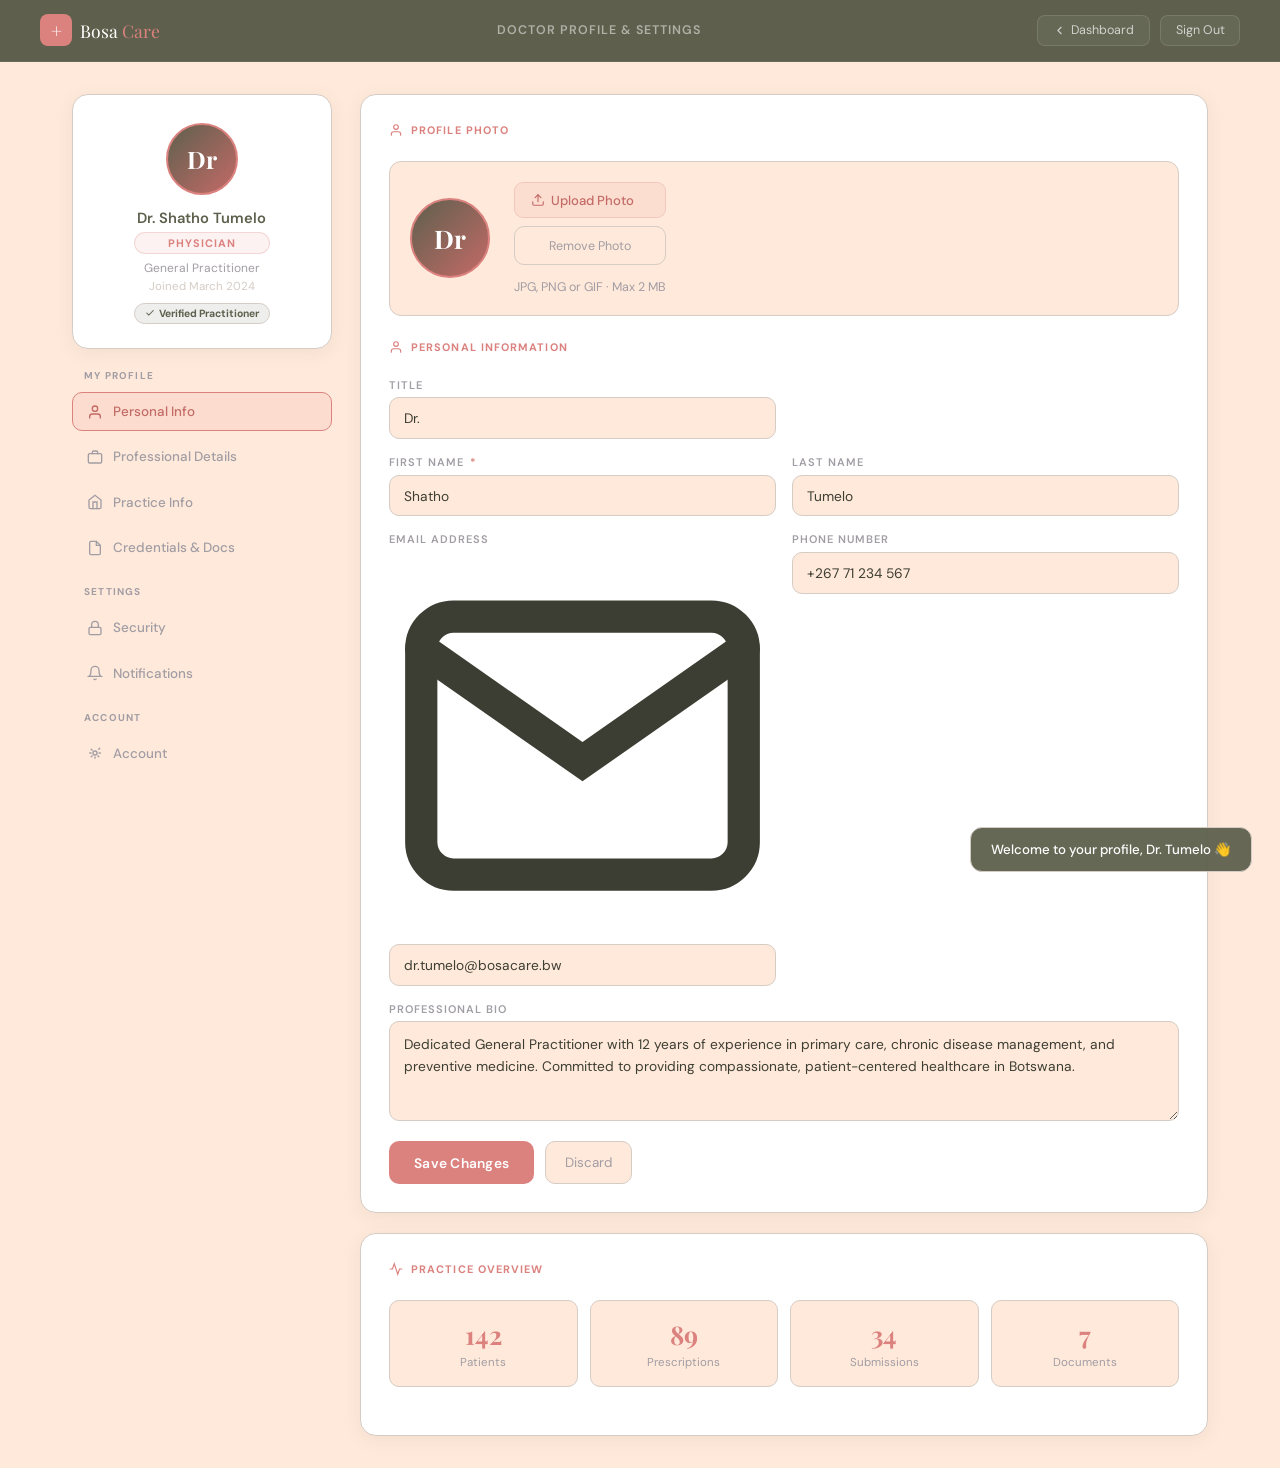
==== doctor-profile.html @ 5392ad8d "Create doctor-profile.html" ====
<!DOCTYPE html>
<html lang="en">
<head>
  <meta charset="UTF-8"/>
  <meta name="viewport" content="width=device-width, initial-scale=1.0"/>
  <title>My Profile | Bosa Care — Doctor</title>
  <link rel="preconnect" href="https://fonts.googleapis.com"/>
  <link href="https://fonts.googleapis.com/css2?family=Playfair+Display:ital,wght@0,700;1,500&family=DM+Sans:opsz,wght@9..40,300;9..40,400;9..40,500;9..40,600&display=swap" rel="stylesheet"/>
  <style>
    *, *::before, *::after { box-sizing: border-box; margin: 0; padding: 0; }

    :root {
      --cream:       #FFE9DA;
      --coral:       #DB827F;
      --coral-dark:  #c46a67;
      --grey:        #D5CCC5;
      --lilac:       #A19DA4;
      --ebony:       #5E604D;
      --white:       #FFFFFF;
      --ink:         #3d3e33;
      --gold:        #fbbf24;
      --radius:      16px;
      --radius-sm:   10px;
      --shadow:      0 4px 18px rgba(94,96,77,0.08);
      --shadow-lift: 0 10px 30px rgba(94,96,77,0.16);
    }

    * { box-sizing: border-box; }
    body {
      background: var(--cream);
      color: var(--ink);
      font-family: 'DM Sans', sans-serif;
      min-height: 100vh;
    }

    /* ===== NAVIGATION ===== */
    nav {
      display: flex; align-items: center; justify-content: space-between;
      padding: 0.9rem 2.5rem;
      background: var(--ebony);
      border-bottom: 1px solid rgba(255,255,255,0.07);
      position: sticky; top: 0; z-index: 100;
    }
    .nav-brand { 
      font-family: 'Playfair Display', serif; 
      font-size: 1.1rem; 
      color: #fff; 
      text-decoration: none; 
      display: flex;
      align-items: center;
      gap: 0.5rem;
    }
    .nav-brand .brand-icon {
      width: 32px; height: 32px;
      background: var(--coral);
      border-radius: 8px;
      display: flex; align-items: center; justify-content: center;
      color: #fff;
      font-size: 1.2rem;
      font-weight: 700;
    }
    .nav-brand span { color: var(--coral); }
    .nav-brand .brand-bosa { color: #fff; }
    .nav-brand .brand-care { color: var(--coral); }
    .nav-center { 
      font-size: 0.78rem; 
      color: rgba(255,255,255,0.5); 
      font-weight: 600; 
      letter-spacing: 0.08em; 
      text-transform: uppercase; 
    }
    .nav-right { display: flex; align-items: center; gap: 0.65rem; }
    .btn-nav {
      padding: 0.4rem 0.9rem; border-radius: 8px; border: 1px solid rgba(255,255,255,0.12);
      background: rgba(255,255,255,0.05); color: rgba(255,255,255,0.7); font-size: 0.78rem;
      font-family: 'DM Sans', sans-serif; cursor: pointer; transition: all 0.18s;
      text-decoration: none; display: inline-flex; align-items: center; gap: 0.35rem;
    }
    .btn-nav:hover { background: rgba(255,255,255,0.1); color: #fff; }

    /* ===== PAGE SHELL ===== */
    .page-shell {
      display: grid; grid-template-columns: 260px 1fr;
      max-width: 1200px; margin: 2rem auto; padding: 0 2rem; gap: 1.75rem; align-items: start;
    }

    /* ===== SIDEBAR ===== */
    .sidebar { position: sticky; top: 80px; display: flex; flex-direction: column; gap: 0.35rem; }
    .sidebar-group-label {
      font-size: 0.62rem; font-weight: 700; text-transform: uppercase;
      letter-spacing: 0.12em; color: var(--lilac);
      padding: 0 0.75rem; margin: 0.75rem 0 0.25rem;
    }
    .nav-item {
      display: flex; align-items: center; gap: 0.65rem;
      padding: 0.65rem 0.85rem; border-radius: 10px;
      font-size: 0.84rem; font-weight: 500; color: var(--lilac);
      cursor: pointer; border: 1px solid transparent; transition: all 0.18s; user-select: none;
    }
    .nav-item svg { width: 16px; height: 16px; flex-shrink: 0; stroke: currentColor; fill: none; stroke-width: 2; }
    .nav-item:hover { background: rgba(219,130,127,0.08); color: var(--ink); border-color: var(--grey); }
    .nav-item.active { background: rgba(219,130,127,0.12); color: var(--coral-dark); border-color: var(--coral); }

    /* ===== AVATAR BLOCK ===== */
    .avatar-block {
      display: flex; flex-direction: column; align-items: center;
      padding: 1.75rem 1rem 1.5rem; text-align: center;
      background: var(--white); border: 1px solid var(--grey);
      border-radius: var(--radius); margin-bottom: 0.5rem;
      box-shadow: var(--shadow);
    }
    .avatar-ring {
      width: 72px; height: 72px; border-radius: 50%;
      background: linear-gradient(135deg, var(--ebony), var(--coral-dark));
      border: 2px solid var(--coral);
      display: flex; align-items: center; justify-content: center;
      font-family: 'Playfair Display', serif; font-size: 1.5rem; font-weight: 700; color: #fff;
      margin-bottom: 0.85rem; position: relative; cursor: pointer; transition: border-color 0.2s; overflow: hidden;
    }
    .avatar-ring:hover { border-color: var(--gold); }
    .avatar-edit-overlay {
      position: absolute; inset: 0; border-radius: 50%;
      background: rgba(0,0,0,0.5); opacity: 0;
      display: flex; align-items: center; justify-content: center;
      transition: opacity 0.2s; font-size: 0.7rem; color: #fff; font-family: 'DM Sans',sans-serif;
    }
    .avatar-ring:hover .avatar-edit-overlay { opacity: 1; }
    .avatar-name { font-size: 0.92rem; font-weight: 600; color: var(--ebony); margin-bottom: 0.25rem; }
    .avatar-role {
      font-size: 0.68rem; font-weight: 700; text-transform: uppercase; letter-spacing: 0.1em;
      color: var(--coral); padding: 0.18rem 0.6rem;
      background: rgba(219,130,127,0.1); border: 1px solid rgba(219,130,127,0.25); border-radius: 100px;
    }
    .avatar-spec { font-size: 0.75rem; color: var(--lilac); margin-top: 0.35rem; }
    .avatar-joined { font-size: 0.72rem; color: var(--grey); margin-top: 0.2rem; }
    .verified-badge {
      display: inline-flex; align-items: center; gap: 0.3rem; margin-top: 0.55rem;
      padding: 0.2rem 0.6rem; border-radius: 100px; font-size: 0.65rem; font-weight: 700;
      background: rgba(94,96,77,0.1); color: var(--ebony); border: 1px solid var(--grey);
    }

    /* ===== MAIN CONTENT ===== */
    .main-col { display: flex; flex-direction: column; gap: 1.25rem; min-width: 0; }
    .panel { display: none; }
    .panel.active { display: flex; flex-direction: column; gap: 1.25rem; }

    .card {
      background: var(--white); border: 1px solid var(--grey);
      border-radius: var(--radius); padding: 1.75rem;
      box-shadow: var(--shadow);
    }
    .card-title {
      font-size: 0.68rem; font-weight: 700; text-transform: uppercase;
      letter-spacing: 0.1em; color: var(--coral);
      display: flex; align-items: center; gap: 0.5rem; margin-bottom: 1.5rem;
    }
    .card-title svg { width: 14px; height: 14px; stroke: var(--coral); fill: none; stroke-width: 2; }
    .card-title-row { display: flex; align-items: center; justify-content: space-between; margin-bottom: 1.5rem; }
    .card-title-row .card-title { margin-bottom: 0; }
    .divider { height: 1px; background: var(--grey); margin: 1.25rem 0; }

    /* ===== FORMS ===== */
    .form-grid { display: grid; grid-template-columns: 1fr 1fr; gap: 1rem; }
    .form-field { display: flex; flex-direction: column; gap: 0.35rem; }
    .form-field.full { grid-column: 1 / -1; }
    .field-label {
      font-size: 0.69rem; font-weight: 600; text-transform: uppercase;
      letter-spacing: 0.09em; color: var(--lilac);
    }
    .field-req { color: var(--coral); margin-left: 2px; }
    .field-hint { font-size: 0.72rem; color: var(--grey); margin-top: 0.2rem; }
    .dash-input, .dash-select, .dash-textarea {
      background: var(--cream); border: 1px solid var(--grey);
      border-radius: 10px; color: var(--ink); font-size: 0.86rem;
      font-family: 'DM Sans', sans-serif; padding: 0.68rem 0.9rem;
      outline: none; transition: border-color 0.2s, background 0.2s; width: 100%;
    }
    .dash-textarea { resize: vertical; min-height: 100px; line-height: 1.6; }
    .dash-input:focus, .dash-select:focus, .dash-textarea:focus {
      border-color: var(--coral); background: rgba(219,130,127,0.04);
    }
    .dash-input::placeholder, .dash-textarea::placeholder { color: var(--grey); }
    .dash-select { appearance: none; cursor: pointer; }
    .dash-select option { background: var(--white); }

    /* ===== BUTTONS ===== */
    .btn-primary {
      padding: 0.72rem 1.5rem; border-radius: 10px;
      background: var(--coral); border: 1px solid rgba(219,130,127,0.3); color: #fff;
      font-size: 0.86rem; font-weight: 600; font-family: 'DM Sans', sans-serif;
      cursor: pointer; transition: all 0.18s; letter-spacing: 0.02em;
    }
    .btn-primary:hover { background: var(--coral-dark); transform: translateY(-1px); box-shadow: 0 6px 18px rgba(219,130,127,0.3); }
    .btn-secondary {
      padding: 0.65rem 1.2rem; border-radius: 10px;
      background: var(--cream); border: 1px solid var(--grey);
      color: var(--lilac); font-size: 0.84rem; font-family: 'DM Sans', sans-serif;
      cursor: pointer; transition: all 0.18s;
    }
    .btn-secondary:hover { background: var(--grey); color: var(--ink); }
    .btn-danger {
      padding: 0.65rem 1.2rem; border-radius: 10px;
      background: rgba(219,130,127,0.1); border: 1px solid rgba(219,130,127,0.25);
      color: var(--coral); font-size: 0.84rem; font-family: 'DM Sans', sans-serif;
      cursor: pointer; transition: all 0.18s;
    }
    .btn-danger:hover { background: rgba(219,130,127,0.18); }
    .btn-row { display: flex; gap: 0.65rem; margin-top: 1.25rem; flex-wrap: wrap; }

    /* ===== STATS ===== */
    .stats-row { display: grid; grid-template-columns: repeat(4, 1fr); gap: 0.75rem; margin-bottom: 1.25rem; }
    .stat-chip { padding: 1rem; border-radius: 10px; background: var(--cream); border: 1px solid var(--grey); text-align: center; }
    .stat-num { font-family: 'Playfair Display', serif; font-size: 1.6rem; color: var(--coral); font-weight: 700; }
    .stat-lbl { font-size: 0.72rem; color: var(--lilac); margin-top: 0.2rem; }

    /* ===== LICENSE STATUS ===== */
    .license-status {
      display: flex; align-items: center; gap: 0.75rem;
      padding: 0.9rem 1rem; border-radius: 10px;
      background: rgba(94,96,77,0.08); border: 1px solid var(--grey);
      margin-bottom: 1.5rem;
    }
    .license-status svg { width: 16px; height: 16px; color: var(--ebony); flex-shrink: 0; }
    .license-status-text { font-size: 0.82rem; color: var(--ebony); font-weight: 600; }
    .license-status-sub { font-size: 0.73rem; color: var(--lilac); margin-top: 0.1rem; }
    .license-expiry-warn {
      background: rgba(219,130,127,0.08); border-color: var(--coral);
    }
    .license-expiry-warn svg, .license-expiry-warn .license-status-text { color: var(--coral); }

    /* ===== DOCUMENTS ===== */
    .doc-upload-zone {
      border: 2px dashed var(--grey); border-radius: 12px;
      padding: 1.5rem; text-align: center; cursor: pointer;
      transition: all 0.2s; background: rgba(219,130,127,0.02); margin-bottom: 1.25rem;
    }
    .doc-upload-zone:hover { border-color: var(--coral); background: rgba(219,130,127,0.05); }
    .doc-upload-zone svg { width: 32px; height: 32px; color: var(--coral); opacity: 0.6; margin-bottom: 0.5rem; }
    .doc-upload-zone p { font-size: 0.82rem; color: var(--lilac); margin-bottom: 0.3rem; }
    .doc-upload-zone small { font-size: 0.72rem; color: var(--grey); }
    #docUploadInput { display: none; }

    .doc-filters { display: flex; gap: 0.5rem; align-items: center; margin-bottom: 1rem; flex-wrap: wrap; }
    .doc-filter-label { font-size: 0.72rem; color: var(--lilac); font-weight: 600; text-transform: uppercase; letter-spacing: 0.07em; }

    .doc-card {
      display: flex; align-items: center; gap: 0.9rem;
      padding: 0.85rem 1rem; border: 1px solid var(--grey);
      border-radius: 10px; background: var(--cream);
      margin-bottom: 0.55rem; transition: border-color 0.18s;
    }
    .doc-card:hover { border-color: var(--coral); }
    .doc-icon { font-size: 1.4rem; flex-shrink: 0; }
    .doc-info { flex: 1; min-width: 0; }
    .doc-name { font-size: 0.86rem; font-weight: 600; color: var(--ink); white-space: nowrap; overflow: hidden; text-overflow: ellipsis; }
    .doc-meta { font-size: 0.73rem; color: var(--lilac); margin-top: 0.15rem; }
    .doc-actions { display: flex; gap: 0.4rem; flex-shrink: 0; }
    .doc-btn {
      width: 30px; height: 30px; border-radius: 7px; border: 1px solid var(--grey);
      background: var(--white); cursor: pointer; display: flex; align-items: center;
      justify-content: center; transition: all 0.18s;
    }
    .doc-btn svg { width: 13px; height: 13px; stroke: currentColor; fill: none; stroke-width: 2; }
    .doc-btn-dl { color: var(--ebony); }
    .doc-btn-dl:hover { background: var(--cream); border-color: var(--coral); }
    .doc-btn-del { color: var(--coral); }
    .doc-btn-del:hover { background: rgba(219,130,127,0.1); border-color: var(--coral); }
    .empty-docs { text-align: center; padding: 2rem 1rem; font-size: 0.83rem; color: var(--grey); line-height: 1.6; }

    /* ===== TOGGLES ===== */
    .toggle-row {
      display: flex; align-items: center; justify-content: space-between;
      padding: 0.9rem 0; border-bottom: 1px solid var(--grey);
    }
    .toggle-row:last-child { border-bottom: none; padding-bottom: 0; }
    .toggle-info .toggle-label { font-size: 0.88rem; font-weight: 500; color: var(--ink); margin-bottom: 0.15rem; }
    .toggle-info .toggle-sub { font-size: 0.76rem; color: var(--lilac); }
    .toggle-switch { position: relative; width: 46px; height: 26px; flex-shrink: 0; cursor: pointer; }
    .toggle-switch input { opacity: 0; width: 0; height: 0; }
    .toggle-track { position: absolute; inset: 0; border-radius: 26px; background: var(--grey); transition: background 0.25s; }
    .toggle-switch input:checked + .toggle-track { background: var(--coral); }
    .toggle-thumb { position: absolute; width: 20px; height: 20px; border-radius: 50%; background: #fff; top: 3px; left: 3px; transition: transform 0.25s; pointer-events: none; }
    .toggle-switch input:checked ~ .toggle-thumb { transform: translateX(20px); }

    /* ===== PASSWORD ===== */
    .pw-wrap { position: relative; }
    .pw-wrap .dash-input { padding-right: 2.75rem; }
    .pw-eye {
      position: absolute; right: 0.85rem; top: 50%; transform: translateY(-50%);
      background: none; border: none; cursor: pointer; color: var(--lilac);
      padding: 0; display: flex; align-items: center; transition: color 0.2s;
    }
    .pw-eye:hover { color: var(--coral); }
    .pw-eye svg { width: 15px; height: 15px; stroke: currentColor; fill: none; stroke-width: 2; }
    .strength-bar { height: 4px; border-radius: 2px; background: var(--grey); margin-top: 0.5rem; overflow: hidden; }
    .strength-fill { height: 100%; border-radius: 2px; transition: width 0.3s, background 0.3s; width: 0%; }
    .strength-text { font-size: 0.72rem; color: var(--grey); margin-top: 0.3rem; }

    /* ===== SESSIONS ===== */
    .session-card {
      display: flex; align-items: center; gap: 1rem; padding: 0.85rem 1rem;
      border: 1px solid var(--grey); border-radius: 10px; background: var(--cream); margin-bottom: 0.6rem;
    }
    .session-icon {
      width: 36px; height: 36px; border-radius: 8px;
      background: rgba(219,130,127,0.1); border: 1px solid rgba(219,130,127,0.15);
      display: flex; align-items: center; justify-content: center; flex-shrink: 0;
    }
    .session-icon svg { width: 16px; height: 16px; color: var(--coral); stroke: currentColor; fill: none; stroke-width: 2; }
    .session-device { font-size: 0.86rem; font-weight: 600; color: var(--ink); }
    .session-meta { font-size: 0.75rem; color: var(--lilac); margin-top: 0.15rem; }
    .session-badge {
      margin-left: auto; font-size: 0.62rem; font-weight: 700; padding: 0.2rem 0.55rem;
      border-radius: 6px; text-transform: uppercase; letter-spacing: 0.06em;
      background: rgba(94,96,77,0.1); color: var(--ebony); flex-shrink: 0;
    }

    /* ===== DANGER ===== */
    .danger-row {
      display: flex; align-items: center; justify-content: space-between;
      padding: 1rem; border: 1px solid var(--grey); border-radius: 10px;
      background: var(--cream); margin-bottom: 0.6rem;
    }
    .danger-info .danger-label { font-size: 0.86rem; font-weight: 600; color: var(--ink); margin-bottom: 0.15rem; }
    .danger-info .danger-sub { font-size: 0.75rem; color: var(--lilac); }

    /* ===== AVAILABILITY ===== */
    .avail-grid { display: grid; grid-template-columns: repeat(7, 1fr); gap: 0.4rem; margin-bottom: 1rem; }
    .avail-day {
      padding: 0.5rem 0.25rem; border-radius: 8px; border: 1px solid var(--grey);
      background: var(--cream); text-align: center; font-size: 0.72rem;
      color: var(--lilac); cursor: pointer; transition: all 0.18s;
    }
    .avail-day.on { background: rgba(219,130,127,0.12); border-color: var(--coral); color: var(--coral-dark); font-weight: 600; }
    .avail-day:hover { border-color: var(--coral); }

    /* ===== TOAST ===== */
    .toast {
      position: fixed; bottom: 1.75rem; right: 1.75rem; z-index: 999;
      padding: 0.8rem 1.25rem; border-radius: 12px; font-size: 0.83rem;
      font-weight: 500; display: flex; align-items: center; gap: 0.6rem;
      opacity: 0; transform: translateY(8px);
      transition: all 0.3s cubic-bezier(0.22,1,0.36,1); pointer-events: none;
    }
    .toast.show { opacity: 1; transform: translateY(0); }
    .toast.success { background: rgba(94,96,77,0.95); border: 1px solid var(--grey); color: #fff; }
    .toast.error { background: rgba(219,130,127,0.95); border: 1px solid var(--coral); color: #fff; }
    .toast.info { background: rgba(94,96,77,0.95); border: 1px solid var(--grey); color: #fff; }

    .section-sub { font-size: 0.78rem; color: var(--lilac); margin-bottom: 1rem; line-height: 1.6; }
    .hidden { display: none !important; }

    /* ===== AVATAR EDIT ===== */
    .avatar-edit-wrap {
      display: flex; align-items: center; gap: 1.5rem;
      padding: 1.25rem; background: var(--cream);
      border: 1px solid var(--grey); border-radius: 12px; margin-bottom: 1.5rem;
    }
    .avatar-preview {
      width: 80px; height: 80px; border-radius: 50%; flex-shrink: 0;
      background: linear-gradient(135deg, var(--ebony), var(--coral-dark));
      border: 2px solid var(--coral);
      display: flex; align-items: center; justify-content: center;
      font-family: 'Playfair Display', serif; font-size: 1.6rem; font-weight: 700;
      color: #fff; overflow: hidden;
    }
    .avatar-edit-actions { display: flex; flex-direction: column; gap: 0.5rem; }
    .avatar-edit-actions p { font-size: 0.78rem; color: var(--lilac); margin-top: 0.35rem; }
    .btn-upload-label {
      display: inline-flex; align-items: center; gap: 0.4rem;
      padding: 0.55rem 1rem; border-radius: 9px;
      background: rgba(219,130,127,0.1); border: 1px solid rgba(219,130,127,0.25);
      color: var(--coral-dark); font-size: 0.82rem; font-family: 'DM Sans', sans-serif;
      cursor: pointer; transition: all 0.18s; font-weight: 500;
    }
    .btn-upload-label:hover { background: rgba(219,130,127,0.18); }
    .btn-upload-label svg { width: 14px; height: 14px; stroke: currentColor; fill: none; stroke-width: 2; }
    #avatarUploadInput { display: none; }

    /* ===== RESPONSIVE ===== */
    @media (max-width: 920px) {
      .page-shell { grid-template-columns: 1fr; }
      .sidebar { position: static; flex-direction: row; flex-wrap: wrap; gap: 0.3rem; }
      .sidebar-group-label { display: none; }
      .avatar-block { flex-direction: row; text-align: left; gap: 1rem; padding: 1rem 1.25rem; }
      .avatar-ring { margin-bottom: 0; flex-shrink: 0; }
      nav { padding: 0.75rem 1rem; }
      .page-shell { padding: 0 1rem; margin: 1rem auto; }
      .stats-row { grid-template-columns: repeat(2, 1fr); }
    }
    @media (max-width: 540px) {
      .form-grid { grid-template-columns: 1fr; }
      .stats-row { grid-template-columns: 1fr 1fr; }
      .avail-grid { grid-template-columns: repeat(4, 1fr); }
    }
  </style>
</head>
<body>

<!-- ===== NAVIGATION ===== -->
<nav>
  <a href="index.html" class="nav-brand">
    <div class="brand-icon">+</div>
    <div>
      <span class="brand-bosa">Bosa</span>
      <span class="brand-care">Care</span>
    </div>
  </a>
  <span class="nav-center">Doctor Profile &amp; Settings</span>
  <div class="nav-right">
    <a href="doctor-dashboard.html" class="btn-nav">
      <svg width="13" height="13" viewBox="0 0 24 24" fill="none" stroke="currentColor" stroke-width="2" stroke-linecap="round"><polyline points="15 18 9 12 15 6"/></svg>
      Dashboard
    </a>
    <button class="btn-nav" onclick="doctorSignOut()">Sign Out</button>
  </div>
</nav>

<div class="page-shell">

  <!-- ===== SIDEBAR ===== -->
  <aside>
    <div class="avatar-block">
      <div class="avatar-ring" id="avatarCircle">
        <span>Dr</span>
        <div class="avatar-edit-overlay">✎ Edit</div>
      </div>
      <div>
        <div class="avatar-name" id="avatarName">Dr. Shatho Tumelo</div>
        <div class="avatar-role">Physician</div>
        <div class="avatar-spec" id="avatarSpec">General Practitioner</div>
        <div class="avatar-joined" id="avatarJoined">Joined March 2024</div>
        <div class="verified-badge">
          <svg width="10" height="10" viewBox="0 0 24 24" fill="none" stroke="currentColor" stroke-width="2.5" stroke-linecap="round"><polyline points="20 6 9 17 4 12"/></svg>
          Verified Practitioner
        </div>
      </div>
    </div>

    <div class="sidebar">
      <div class="sidebar-group-label">My Profile</div>
      <div class="nav-item active" data-panel="profile">
        <svg viewBox="0 0 24 24" fill="none" stroke="currentColor" stroke-width="2" stroke-linecap="round"><path d="M20 21v-2a4 4 0 0 0-4-4H8a4 4 0 0 0-4 4v2"/><circle cx="12" cy="7" r="4"/></svg>
        Personal Info
      </div>
      <div class="nav-item" data-panel="professional">
        <svg viewBox="0 0 24 24" fill="none" stroke="currentColor" stroke-width="2" stroke-linecap="round"><rect x="2" y="7" width="20" height="14" rx="2"/><path d="M16 7V5a2 2 0 0 0-2-2h-4a2 2 0 0 0-2 2v2"/></svg>
        Professional Details
      </div>
      <div class="nav-item" data-panel="practice">
        <svg viewBox="0 0 24 24" fill="none" stroke="currentColor" stroke-width="2" stroke-linecap="round"><path d="M3 9l9-7 9 7v11a2 2 0 0 1-2 2H5a2 2 0 0 1-2-2z"/><polyline points="9 22 9 12 15 12 15 22"/></svg>
        Practice Info
      </div>
      <div class="nav-item" data-panel="documents">
        <svg viewBox="0 0 24 24" fill="none" stroke="currentColor" stroke-width="2" stroke-linecap="round"><path d="M14 2H6a2 2 0 0 0-2 2v16a2 2 0 0 0 2 2h12a2 2 0 0 0 2-2V8z"/><polyline points="14 2 14 8 20 8"/></svg>
        Credentials &amp; Docs
      </div>
      <div class="sidebar-group-label">Settings</div>
      <div class="nav-item" data-panel="security">
        <svg viewBox="0 0 24 24" fill="none" stroke="currentColor" stroke-width="2" stroke-linecap="round"><rect x="3" y="11" width="18" height="11" rx="2"/><path d="M7 11V7a5 5 0 0 1 10 0v4"/></svg>
        Security
      </div>
      <div class="nav-item" data-panel="notifications">
        <svg viewBox="0 0 24 24" fill="none" stroke="currentColor" stroke-width="2" stroke-linecap="round"><path d="M18 8A6 6 0 0 0 6 8c0 7-3 9-3 9h18s-3-2-3-9"/><path d="M13.73 21a2 2 0 0 1-3.46 0"/></svg>
        Notifications
      </div>
      <div class="sidebar-group-label">Account</div>
      <div class="nav-item" data-panel="account">
        <svg viewBox="0 0 24 24" fill="none" stroke="currentColor" stroke-width="2" stroke-linecap="round"><circle cx="12" cy="12" r="3"/><path d="M19.07 4.93l-1.41 1.41M20 12h-2M17.66 17.66l-1.41-1.41M12 20v-2M6.34 17.66l1.41-1.41M4 12h2M6.34 6.34L7.75 7.75"/></svg>
        Account
      </div>
    </div>
  </aside>

  <main class="main-col">

    <!-- ===== PERSONAL INFO ===== -->
    <div class="panel active" id="panel-profile">
      <div class="card">
        <div class="card-title">
          <svg viewBox="0 0 24 24" fill="none" stroke="currentColor" stroke-width="2" stroke-linecap="round"><path d="M20 21v-2a4 4 0 0 0-4-4H8a4 4 0 0 0-4 4v2"/><circle cx="12" cy="7" r="4"/></svg>
          Profile Photo
        </div>
        <div class="avatar-edit-wrap">
          <div class="avatar-preview" id="avatarPreview">Dr</div>
          <div class="avatar-edit-actions">
            <label class="btn-upload-label" for="avatarUploadInput">
              <svg viewBox="0 0 24 24" fill="none" stroke="currentColor" stroke-width="2" stroke-linecap="round"><path d="M21 15v4a2 2 0 0 1-2 2H5a2 2 0 0 1-2-2v-4"/><polyline points="17 8 12 3 7 8"/><line x1="12" y1="3" x2="12" y2="15"/></svg>
              Upload Photo
            </label>
            <input type="file" id="avatarUploadInput" accept="image/*"/>
            <button class="btn-secondary" style="font-size:0.78rem;" onclick="doctorRemoveAvatar()">Remove Photo</button>
            <p>JPG, PNG or GIF · Max 2 MB</p>
          </div>
        </div>

        <div class="card-title">
          <svg viewBox="0 0 24 24" fill="none" stroke="currentColor" stroke-width="2" stroke-linecap="round"><path d="M20 21v-2a4 4 0 0 0-4-4H8a4 4 0 0 0-4 4v2"/><circle cx="12" cy="7" r="4"/></svg>
          Personal Information
        </div>
        <div class="form-grid">
          <div class="form-field">
            <label class="field-label">Title</label>
            <select class="dash-select" id="pTitle">
              <option value="Dr." selected>Dr.</option>
              <option value="Prof.">Prof.</option>
              <option value="Mr.">Mr.</option>
              <option value="Mrs.">Mrs.</option>
              <option value="Ms.">Ms.</option>
            </select>
          </div>
          <div class="form-field" style="grid-column:span 1;"><!-- spacer --></div>
          <div class="form-field">
            <label class="field-label">First Name <span class="field-req">*</span></label>
            <input class="dash-input" id="pFirstName" type="text" placeholder="First name" value="Shatho"/>
          </div>
          <div class="form-field">
            <label class="field-label">Last Name</label>
            <input class="dash-input" id="pLastName" type="text" placeholder="Last name" value="Tumelo"/>
          </div>
          <div class="form-field">
            <label class="field-label">Email Address</label>
            <div class="input-wrap">
              <svg class="input-icon" viewBox="0 0 24 24" fill="none" stroke="currentColor" stroke-width="2" stroke-linecap="round"><path d="M4 4h16c1.1 0 2 .9 2 2v12c0 1.1-.9 2-2 2H4c-1.1 0-2-.9-2-2V6c0-1.1.9-2 2-2z"/><polyline points="22,6 12,13 2,6"/></svg>
              <input class="dash-input" id="pEmail" type="email" placeholder="professional@hospital.com" value="dr.tumelo@bosacare.bw"/>
            </div>
          </div>
          <div class="form-field">
            <label class="field-label">Phone Number</label>
            <input class="dash-input" id="pPhone" type="tel" placeholder="+267 7X XXX XXXX" value="+267 71 234 567"/>
          </div>
          <div class="form-field full">
            <label class="field-label">Professional Bio</label>
            <textarea class="dash-textarea" id="pBio" placeholder="Brief professional biography for patients…">Dedicated General Practitioner with 12 years of experience in primary care, chronic disease management, and preventive medicine. Committed to providing compassionate, patient-centered healthcare in Botswana.</textarea>
          </div>
        </div>
        <div class="btn-row">
          <button class="btn-primary" onclick="doctorSaveProfile()">Save Changes</button>
          <button class="btn-secondary" onclick="doctorLoadProfile()">Discard</button>
        </div>
      </div>

      <div class="card">
        <div class="card-title">
          <svg viewBox="0 0 24 24" fill="none" stroke="currentColor" stroke-width="2" stroke-linecap="round"><path d="M22 12h-4l-3 9L9 3l-3 9H2"/></svg>
          Practice Overview
        </div>
        <div class="stats-row">
          <div class="stat-chip">
            <div class="stat-num" id="statPatients">142</div>
            <div class="stat-lbl">Patients</div>
          </div>
          <div class="stat-chip">
            <div class="stat-num" id="statRx">89</div>
            <div class="stat-lbl">Prescriptions</div>
          </div>
          <div class="stat-chip">
            <div class="stat-num" id="statSubs">34</div>
            <div class="stat-lbl">Submissions</div>
          </div>
          <div class="stat-chip">
            <div class="stat-num" id="statDocs">7</div>
            <div class="stat-lbl">Documents</div>
          </div>
        </div>
      </div>
    </div>

    <!-- ===== PROFESSIONAL DETAILS ===== -->
    <div class="panel" id="panel-professional">
      <div class="card">
        <div class="card-title">
          <svg viewBox="0 0 24 24" fill="none" stroke="currentColor" stroke-width="2" stroke-linecap="round"><path d="M9 11l3 3L22 4"/><path d="M21 12v7a2 2 0 0 1-2 2H5a2 2 0 0 1-2-2V5a2 2 0 0 1 2-2h11"/></svg>
          Medical License
        </div>

        <div class="license-status" id="licenseStatusBox">
          <svg viewBox="0 0 24 24" fill="none" stroke="currentColor" stroke-width="2" stroke-linecap="round"><polyline points="20 6 9 17 4 12"/></svg>
          <div>
            <div class="license-status-text">License Active</div>
            <div class="license-status-sub" id="licenseStatusSub">Valid until 31 December 2026</div>
          </div>
        </div>

        <div class="form-grid">
          <div class="form-field">
            <label class="field-label">Specialization</label>
            <select class="dash-select" id="pSpecialization">
              <option value="">— Select —</option>
              <option selected>General Practitioner</option>
              <option>Internal Medicine</option>
              <option>Paediatrics</option>
              <option>Obstetrics &amp; Gynaecology</option>
              <option>Surgery</option>
              <option>Orthopaedics</option>
              <option>Cardiology</option>
              <option>Dermatology</option>
              <option>Psychiatry</option>
              <option>Radiology</option>
              <option>Emergency Medicine</option>
              <option>Other</option>
            </select>
          </div>
          <div class="form-field">
            <label class="field-label">Years of Experience</label>
            <input class="dash-input" id="pYearsExp" type="number" placeholder="e.g. 10" min="0" max="60" value="12"/>
          </div>
          <div class="form-field">
            <label class="field-label">License Number</label>
            <input class="dash-input" id="pLicenseNumber" type="text" placeholder="e.g. BW-MED-0012345" value="BW-MED-0087421"/>
          </div>
          <div class="form-field">
            <label class="field-label">Issuing Body</label>
            <select class="dash-select" id="pLicenseIssuer">
              <option value="">— Select —</option>
              <option selected>Botswana Health Professions Council</option>
              <option>HPCSA (South Africa)</option>
              <option>GMC (UK)</option>
              <option>Other</option>
            </select>
          </div>
          <div class="form-field">
            <label class="field-label">License Expiry Date</label>
            <input class="dash-input" id="pLicenseExpiry" type="date" value="2026-12-31" onchange="checkLicenseExpiry(this.value)"/>
          </div>
          <div class="form-field">
            <label class="field-label">Languages Spoken</label>
            <input class="dash-input" id="pLanguages" type="text" placeholder="e.g. English, Setswana" value="English, Setswana, Afrikaans"/>
          </div>
          <div class="form-field">
            <label class="field-label">Consultation Fee (BWP)</label>
            <input class="dash-input" id="pConsultFee" type="text" placeholder="e.g. 350" value="450"/>
          </div>
        </div>
        <div class="btn-row">
          <button class="btn-primary" onclick="doctorSaveProfile()">Save Professional Info</button>
        </div>
      </div>
    </div>

    <!-- ===== PRACTICE INFO ===== -->
    <div class="panel" id="panel-practice">
      <div class="card">
        <div class="card-title">
          <svg viewBox="0 0 24 24" fill="none" stroke="currentColor" stroke-width="2" stroke-linecap="round"><path d="M3 9l9-7 9 7v11a2 2 0 0 1-2 2H5a2 2 0 0 1-2-2z"/><polyline points="9 22 9 12 15 12 15 22"/></svg>
          Practice / Hospital Details
        </div>
        <div class="form-grid">
          <div class="form-field full">
            <label class="field-label">Hospital / Clinic Name</label>
            <input class="dash-input" id="pHospitalName" type="text" placeholder="e.g. Princess Marina Hospital" value="Princess Marina Hospital"/>
          </div>
          <div class="form-field">
            <label class="field-label">City</label>
            <input class="dash-input" id="pPracticeCity" type="text" placeholder="e.g. Gaborone" value="Gaborone"/>
          </div>
          <div class="form-field">
            <label class="field-label">Country</label>
            <select class="dash-select" id="pPracticeCountry">
              <option selected>Botswana</option>
              <option>South Africa</option>
              <option>Zimbabwe</option>
              <option>Namibia</option>
              <option>Zambia</option>
              <option>Other</option>
            </select>
          </div>
        </div>

        <div class="divider"></div>
        <div class="card-title">
          <svg viewBox="0 0 24 24" fill="none" stroke="currentColor" stroke-width="2" stroke-linecap="round"><rect x="3" y="4" width="18" height="18" rx="2"/><line x1="16" y1="2" x2="16" y2="6"/><line x1="8" y1="2" x2="8" y2="6"/><line x1="3" y1="10" x2="21" y2="10"/></svg>
          Availability
        </div>
        <p class="section-sub">Select your available consultation days.</p>
        <div class="avail-grid" id="availGrid">
          <div class="avail-day on" data-day="Mon">Mon</div>
          <div class="avail-day on" data-day="Tue">Tue</div>
          <div class="avail-day on" data-day="Wed">Wed</div>
          <div class="avail-day on" data-day="Thu">Thu</div>
          <div class="avail-day on" data-day="Fri">Fri</div>
          <div class="avail-day" data-day="Sat">Sat</div>
          <div class="avail-day" data-day="Sun">Sun</div>
        </div>
        <div class="form-grid" style="margin-top:1rem;">
          <div class="form-field">
            <label class="field-label">Consultation Hours</label>
            <input class="dash-input" id="pAvailability" type="text" placeholder="e.g. 08:00 – 17:00" value="08:00 – 17:00"/>
          </div>
        </div>
        <div class="btn-row">
          <button class="btn-primary" onclick="doctorSaveProfile()">Save Practice Info</button>
        </div>
      </div>
    </div>

    <!-- ===== DOCUMENTS ===== -->
    <div class="panel" id="panel-documents">
      <div class="card">
        <div class="card-title">
          <svg viewBox="0 0 24 24" fill="none" stroke="currentColor" stroke-width="2" stroke-linecap="round"><path d="M14 2H6a2 2 0 0 0-2 2v16a2 2 0 0 0 2 2h12a2 2 0 0 0 2-2V8z"/><polyline points="14 2 14 8 20 8"/></svg>
          Upload Credential / Document
        </div>
        <p class="section-sub">Upload your medical license, certificates, CPD records, ID or any professional documents. Files are stored locally.</p>

        <div class="doc-filters">
          <span class="doc-filter-label">Category:</span>
          <select class="dash-select" id="docCategory" style="width:auto;padding:0.45rem 0.75rem;font-size:0.82rem;">
            <option value="Medical License">Medical License</option>
            <option value="Degree / Certificate">Degree / Certificate</option>
            <option value="CPD Record">CPD Record</option>
            <option value="ID Document">ID Document</option>
            <option value="Insurance">Professional Insurance</option>
            <option value="General">General</option>
          </select>
        </div>

        <label class="doc-upload-zone" for="docUploadInput">
          <svg viewBox="0 0 24 24" fill="none" stroke="currentColor" stroke-width="1.5" stroke-linecap="round"><path d="M21 15v4a2 2 0 0 1-2 2H5a2 2 0 0 1-2-2v-4"/><polyline points="17 8 12 3 7 8"/><line x1="12" y1="3" x2="12" y2="15"/></svg>
          <p>Click to upload or drag &amp; drop files here</p>
          <small>PDF, JPG, PNG, DOCX · Max 15 MB each · Multiple files allowed</small>
        </label>
        <input type="file" id="docUploadInput" multiple accept=".pdf,.jpg,.jpeg,.png,.docx,.doc"/>
      </div>

      <div class="card">
        <div class="card-title">
          <svg viewBox="0 0 24 24" fill="none" stroke="currentColor" stroke-width="2" stroke-linecap="round"><rect x="2" y="7" width="20" height="14" rx="2"/><path d="M16 7V5a2 2 0 0 0-2-2h-4a2 2 0 0 0-2 2v2"/></svg>
          My Documents
        </div>
        <div id="docsList"></div>
      </div>
    </div>

    <!-- ===== SECURITY ===== -->
    <div class="panel" id="panel-security">
      <div class="card">
        <div class="card-title">
          <svg viewBox="0 0 24 24" fill="none" stroke="currentColor" stroke-width="2" stroke-linecap="round"><rect x="3" y="11" width="18" height="11" rx="2"/><path d="M7 11V7a5 5 0 0 1 10 0v4"/></svg>
          Change Password
        </div>
        <div class="form-grid">
          <div class="form-field full">
            <label class="field-label">Current Password</label>
            <div class="pw-wrap">
              <input class="dash-input" id="secCurrent" type="password" placeholder="Current password"/>
              <button class="pw-eye" type="button" onclick="togglePasswordEye('secCurrent', this)">
                <svg viewBox="0 0 24 24" fill="none" stroke="currentColor" stroke-width="2" stroke-linecap="round"><path d="M1 12s4-8 11-8 11 8 11 8-4 8-11 8-11-8-11-8z"/><circle cx="12" cy="12" r="3"/></svg>
              </button>
            </div>
          </div>
          <div class="form-field">
            <label class="field-label">New Password</label>
            <div class="pw-wrap">
              <input class="dash-input" id="secNew" type="password" placeholder="New password" oninput="checkPasswordStrength(this.value)"/>
              <button class="pw-eye" type="button" onclick="togglePasswordEye('secNew', this)">
                <svg viewBox="0 0 24 24" fill="none" stroke="currentColor" stroke-width="2" stroke-linecap="round"><path d="M1 12s4-8 11-8 11 8 11 8-4 8-11 8-11-8-11-8z"/><circle cx="12" cy="12" r="3"/></svg>
              </button>
            </div>
            <div class="strength-bar"><div class="strength-fill" id="strengthFill"></div></div>
            <div class="strength-text" id="strengthText">Enter a new password</div>
          </div>
          <div class="form-field">
            <label class="field-label">Confirm New Password</label>
            <div class="pw-wrap">
              <input class="dash-input" id="secConfirm" type="password" placeholder="Repeat new password"/>
              <button class="pw-eye" type="button" onclick="togglePasswordEye('secConfirm', this)">
                <svg viewBox="0 0 24 24" fill="none" stroke="currentColor" stroke-width="2" stroke-linecap="round"><path d="M1 12s4-8 11-8 11 8 11 8-4 8-11 8-11-8-11-8z"/><circle cx="12" cy="12" r="3"/></svg>
              </button>
            </div>
          </div>
        </div>
        <div class="btn-row">
          <button class="btn-primary" onclick="doctorChangePassword()">Update Password</button>
        </div>
      </div>

      <div class="card">
        <div class="card-title">
          <svg viewBox="0 0 24 24" fill="none" stroke="currentColor" stroke-width="2" stroke-linecap="round"><path d="M12 22s8-4 8-10V5l-8-3-8 3v7c0 6 8 10 8 10z"/></svg>
          Active Sessions
        </div>
        <div class="session-card">
          <div class="session-icon">
            <svg viewBox="0 0 24 24" fill="none" stroke="currentColor" stroke-width="2" stroke-linecap="round"><rect x="2" y="3" width="20" height="14" rx="2"/><line x1="8" y1="21" x2="16" y2="21"/><line x1="12" y1="17" x2="12" y2="21"/></svg>
          </div>
          <div>
            <div class="session-device" id="sessionDevice">This device</div>
            <div class="session-meta">Active now · Gaborone, Botswana</div>
          </div>
          <span class="session-badge">Current</span>
        </div>
        <div class="divider"></div>
        <div class="toggle-row">
          <div class="toggle-info">
            <div class="toggle-label">Login Alerts via Email</div>
            <div class="toggle-sub">Get an email when a new device signs in.</div>
          </div>
          <label class="toggle-switch">
            <input type="checkbox" id="toggleLoginAlerts" checked onchange="doctorSavePref('loginAlerts', this.checked)"/>
            <div class="toggle-track"></div><div class="toggle-thumb"></div>
          </label>
        </div>
        <div class="toggle-row">
          <div class="toggle-info">
            <div class="toggle-label">Two-Factor Authentication</div>
            <div class="toggle-sub">Use Google Authenticator or Authy for extra security.</div>
          </div>
          <label class="toggle-switch">
            <input type="checkbox" id="toggle2FA" onchange="doctorSavePref('2fa', this.checked)"/>
            <div class="toggle-track"></div><div class="toggle-thumb"></div>
          </label>
        </div>
      </div>
    </div>

    <!-- ===== NOTIFICATIONS ===== -->
    <div class="panel" id="panel-notifications">
      <div class="card">
        <div class="card-title">
          <svg viewBox="0 0 24 24" fill="none" stroke="currentColor" stroke-width="2" stroke-linecap="round"><path d="M18 8A6 6 0 0 0 6 8c0 7-3 9-3 9h18s-3-2-3-9"/><path d="M13.73 21a2 2 0 0 1-3.46 0"/></svg>
          Notification Preferences
        </div>
        <div class="toggle-row">
          <div class="toggle-info">
            <div class="toggle-label">New Patient Submissions</div>
            <div class="toggle-sub">Alert when a patient submits symptoms for review.</div>
          </div>
          <label class="toggle-switch">
            <input type="checkbox" id="notifAppt" checked onchange="doctorSavePref('notifAppt', this.checked)"/>
            <div class="toggle-track"></div><div class="toggle-thumb"></div>
          </label>
        </div>
        <div class="toggle-row">
          <div class="toggle-info">
            <div class="toggle-label">Appointment Requests</div>
            <div class="toggle-sub">Email when a patient books or cancels an appointment.</div>
          </div>
          <label class="toggle-switch">
            <input type="checkbox" id="notifRx" checked onchange="doctorSavePref('notifRx', this.checked)"/>
            <div class="toggle-track"></div><div class="toggle-thumb"></div>
          </label>
        </div>
        <div class="toggle-row">
          <div class="toggle-info">
            <div class="toggle-label">Patient Messages</div>
            <div class="toggle-sub">Alert when a patient sends a direct message.</div>
          </div>
          <label class="toggle-switch">
            <input type="checkbox" id="notifMsg" checked onchange="doctorSavePref('notifMsg', this.checked)"/>
            <div class="toggle-track"></div><div class="toggle-thumb"></div>
          </label>
        </div>
        <div class="toggle-row">
          <div class="toggle-info">
            <div class="toggle-label">Analytics &amp; Usage</div>
            <div class="toggle-sub">Allow Bosa Care to use anonymised data to improve the AI model.</div>
          </div>
          <label class="toggle-switch">
            <input type="checkbox" id="privAnalytics" checked onchange="doctorSavePref('analytics', this.checked)"/>
            <div class="toggle-track"></div><div class="toggle-thumb"></div>
          </label>
        </div>
        <div class="btn-row">
          <button class="btn-primary" onclick="profileToast('Notification preferences saved.','success')">Save</button>
        </div>
      </div>
    </div>

    <!-- ===== ACCOUNT ===== -->
    <div class="panel" id="panel-account">
      <div class="card">
        <div class="card-title">
          <svg viewBox="0 0 24 24" fill="none" stroke="currentColor" stroke-width="2" stroke-linecap="round"><circle cx="12" cy="8" r="4"/><path d="M4 20c0-4 3.6-7 8-7s8 3 8 7"/></svg>
          Account Details
        </div>
        <div class="form-grid">
          <div class="form-field">
            <label class="field-label">Account Type</label>
            <input class="dash-input" id="accType" value="Doctor" disabled/>
          </div>
          <div class="form-field">
            <label class="field-label">Account ID</label>
            <input class="dash-input" id="accId" value="DOC-2024-087421" disabled/>
          </div>
          <div class="form-field full">
            <label class="field-label">Registered Email</label>
            <input class="dash-input" id="accEmail" value="dr.tumelo@bosacare.bw" disabled/>
          </div>
        </div>
      </div>

      <div class="card">
        <div class="card-title">
          <svg viewBox="0 0 24 24" fill="none" stroke="currentColor" stroke-width="2" stroke-linecap="round"><path d="M21 15v4a2 2 0 0 1-2 2H5a2 2 0 0 1-2-2v-4"/><polyline points="17 8 12 3 7 8"/><line x1="12" y1="3" x2="12" y2="15"/></svg>
          Your Data
        </div>
        <div class="danger-row">
          <div class="danger-info">
            <div class="danger-label">Download My Data</div>
            <div class="danger-sub">Export all your profile, appointments, prescriptions as JSON.</div>
          </div>
          <button class="btn-secondary" onclick="doctorExportData()">⬇ Export</button>
        </div>
      </div>

      <div class="card">
        <div class="card-title" style="color:var(--coral);">
          <svg viewBox="0 0 24 24" fill="none" stroke="currentColor" stroke-width="2" stroke-linecap="round"><path d="M10.29 3.86L1.82 18a2 2 0 0 0 1.71 3h16.94a2 2 0 0 0 1.71-3L13.71 3.86a2 2 0 0 0-3.42 0z"/><line x1="12" y1="9" x2="12" y2="13"/><line x1="12" y1="17" x2="12.01" y2="17"/></svg>
          Danger Zone
        </div>
        <div class="danger-row">
          <div class="danger-info">
            <div class="danger-label">Sign Out</div>
            <div class="danger-sub">Log out of your current session.</div>
          </div>
          <button class="btn-secondary" onclick="doctorSignOut()">Sign Out</button>
        </div>
        <div class="danger-row" style="border-color:var(--coral);background:rgba(219,130,127,0.05);">
          <div class="danger-info">
            <div class="danger-label" style="color:var(--coral)">Delete Account</div>
            <div class="danger-sub">Permanently remove your account and all data. Cannot be undone.</div>
          </div>
          <button class="btn-danger" onclick="doctorConfirmDelete()">Delete</button>
        </div>
      </div>
    </div>

  </main>
</div>

<div class="toast" id="toastEl"></div>

<script>
  // ============================================
  // PROFILE JAVASCRIPT FUNCTIONS
  // ============================================

  // ===== AVAILABILITY TOGGLE =====
  document.querySelectorAll(".avail-day").forEach(btn => {
    btn.addEventListener("click", function () {
      this.classList.toggle("on");
    });
  });

  // ===== LICENSE EXPIRY CHECK =====
  function checkLicenseExpiry(val) {
    if (!val) return;
    const box = document.getElementById("licenseStatusBox");
    const sub = document.getElementById("licenseStatusSub");
    if (!box) return;
    const expiry = new Date(val);
    const now = new Date();
    const days = Math.round((expiry - now) / (1000 * 60 * 60 * 24));
    if (days < 0) {
      box.className = "license-status license-expiry-warn";
      box.querySelector(".license-status-text").textContent = "License Expired";
      if (sub) sub.textContent = "Please renew your license immediately.";
    } else if (days < 90) {
      box.className = "license-status license-expiry-warn";
      box.querySelector(".license-status-text").textContent = "License Expiring Soon";
      if (sub) sub.textContent = `Expires in ${days} day${days !== 1 ? "s" : ""}`;
    } else {
      box.className = "license-status";
      box.querySelector(".license-status-text").textContent = "License Active";
      if (sub) sub.textContent = `Valid until ${new Date(val).toLocaleDateString('en-GB', { day:'numeric', month:'long', year:'numeric' })}`;
    }
  }

  // ===== SIDEBAR NAVIGATION =====
  document.querySelectorAll('.nav-item').forEach(item => {
    item.addEventListener('click', function() {
      // Remove active from all nav items
      document.querySelectorAll('.nav-item').forEach(n => n.classList.remove('active'));
      this.classList.add('active');

      // Hide all panels
      document.querySelectorAll('.panel').forEach(p => p.classList.remove('active'));

      // Show corresponding panel
      const panelId = this.dataset.panel;
      const panel = document.getElementById(`panel-${panelId}`);
      if (panel) panel.classList.add('active');
    });
  });

  // ===== PASSWORD EYE TOGGLE =====
  function togglePasswordEye(inputId, btn) {
    const input = document.getElementById(inputId);
    if (!input) return;
    if (input.type === 'password') {
      input.type = 'text';
      btn.innerHTML = `<svg viewBox="0 0 24 24" fill="none" stroke="currentColor" stroke-width="2" stroke-linecap="round"><path d="M17.94 17.94A10.07 10.07 0 0 1 12 20c-7 0-11-8-11-8a18.45 18.45 0 0 1 5.06-5.94M9.9 4.24A9.12 9.12 0 0 1 12 4c7 0 11 8 11 8a18.5 18.5 0 0 1-2.16 3.19m-6.72-1.07a3 3 0 1 1-4.24-4.24"/><line x1="1" y1="1" x2="23" y2="23"/></svg>`;
    } else {
      input.type = 'password';
      btn.innerHTML = `<svg viewBox="0 0 24 24" fill="none" stroke="currentColor" stroke-width="2" stroke-linecap="round"><path d="M1 12s4-8 11-8 11 8 11 8-4 8-11 8-11-8-11-8z"/><circle cx="12" cy="12" r="3"/></svg>`;
    }
  }

  // ===== PASSWORD STRENGTH =====
  function checkPasswordStrength(password) {
    const fill = document.getElementById('strengthFill');
    const text = document.getElementById('strengthText');
    if (!fill || !text) return;

    let strength = 0;
    if (password.length >= 8) strength++;
    if (/[a-z]/.test(password) && /[A-Z]/.test(password)) strength++;
    if (/\d/.test(password)) strength++;
    if (/[^a-zA-Z0-9]/.test(password)) strength++;

    const percentages = [0, 25, 50, 75, 100];
    const colors = ['#D5CCC5', '#DB827F', '#fbbf24', '#5E604D', '#5E604D'];
    const labels = ['Weak', 'Fair', 'Good', 'Strong', 'Very Strong'];

    fill.style.width = percentages[strength] + '%';
    fill.style.background = colors[strength];
    text.textContent = password ? labels[strength] : 'Enter a new password';
  }

  // ===== TOAST NOTIFICATIONS =====
  function profileToast(message, type = 'info') {
    const toast = document.getElementById('toastEl');
    if (!toast) return;
    toast.textContent = message;
    toast.className = `toast ${type}`;
    toast.classList.add('show');
    clearTimeout(toast._timeout);
    toast._timeout = setTimeout(() => toast.classList.remove('show'), 3000);
  }

  // ===== SAVE PROFILE =====
  function doctorSaveProfile() {
    // Collect form data
    const data = {
      title: document.getElementById('pTitle').value,
      firstName: document.getElementById('pFirstName').value,
      lastName: document.getElementById('pLastName').value,
      email: document.getElementById('pEmail').value,
      phone: document.getElementById('pPhone').value,
      bio: document.getElementById('pBio').value,
      specialization: document.getElementById('pSpecialization').value,
      yearsExp: document.getElementById('pYearsExp').value,
      licenseNumber: document.getElementById('pLicenseNumber').value,
      licenseIssuer: document.getElementById('pLicenseIssuer').value,
      licenseExpiry: document.getElementById('pLicenseExpiry').value,
      languages: document.getElementById('pLanguages').value,
      consultFee: document.getElementById('pConsultFee').value,
      hospital: document.getElementById('pHospitalName').value,
      city: document.getElementById('pPracticeCity').value,
      country: document.getElementById('pPracticeCountry').value,
      availability: document.getElementById('pAvailability').value
    };

    localStorage.setItem('doctorProfile', JSON.stringify(data));
    profileToast('Profile saved successfully!', 'success');
  }

  // ===== LOAD PROFILE =====
  function doctorLoadProfile() {
    const saved = localStorage.getItem('doctorProfile');
    if (!saved) return;

    try {
      const data = JSON.parse(saved);
      const fields = {
        'pTitle': data.title,
        'pFirstName': data.firstName,
        'pLastName': data.lastName,
        'pEmail': data.email,
        'pPhone': data.phone,
        'pBio': data.bio,
        'pSpecialization': data.specialization,
        'pYearsExp': data.yearsExp,
        'pLicenseNumber': data.licenseNumber,
        'pLicenseIssuer': data.licenseIssuer,
        'pLicenseExpiry': data.licenseExpiry,
        'pLanguages': data.languages,
        'pConsultFee': data.consultFee,
        'pHospitalName': data.hospital,
        'pPracticeCity': data.city,
        'pPracticeCountry': data.country,
        'pAvailability': data.availability
      };

      Object.keys(fields).forEach(id => {
        const el = document.getElementById(id);
        if (el && fields[id] !== undefined) {
          if (el.tagName === 'SELECT' || el.tagName === 'INPUT' || el.tagName === 'TEXTAREA') {
            el.value = fields[id];
          }
        }
      });

      // Trigger license check
      if (data.licenseExpiry) checkLicenseExpiry(data.licenseExpiry);

      profileToast('Profile loaded', 'info');
    } catch (e) {
      console.error('Error loading profile:', e);
    }
  }

  // ===== CHANGE PASSWORD =====
  function doctorChangePassword() {
    const current = document.getElementById('secCurrent').value;
    const newPass = document.getElementById('secNew').value;
    const confirm = document.getElementById('secConfirm').value;

    if (!current || !newPass || !confirm) {
      profileToast('Please fill in all password fields.', 'error');
      return;
    }

    if (newPass !== confirm) {
      profileToast('New passwords do not match.', 'error');
      return;
    }

    if (newPass.length < 8) {
      profileToast('Password must be at least 8 characters.', 'error');
      return;
    }

    // Store password change (simulated)
    localStorage.setItem('doctorPassword', newPass);
    profileToast('Password updated successfully!', 'success');

    // Clear fields
    document.getElementById('secCurrent').value = '';
    document.getElementById('secNew').value = '';
    document.getElementById('secConfirm').value = '';
  }

  // ===== SAVE PREFERENCES =====
  function doctorSavePref(key, value) {
    const prefs = JSON.parse(localStorage.getItem('doctorPrefs') || '{}');
    prefs[key] = value;
    localStorage.setItem('doctorPrefs', JSON.stringify(prefs));
    profileToast(`Preference saved: ${key} = ${value}`, 'success');
  }

  // ===== EXPORT DATA =====
  function doctorExportData() {
    const data = {
      profile: JSON.parse(localStorage.getItem('doctorProfile') || '{}'),
      prefs: JSON.parse(localStorage.getItem('doctorPrefs') || '{}'),
      appointments: JSON.parse(localStorage.getItem('appointments') || '[]'),
      prescriptions: JSON.parse(localStorage.getItem('prescriptions') || '[]'),
      submissions: JSON.parse(localStorage.getItem('submissions') || '[]'),
      exportedAt: new Date().toISOString()
    };

    const blob = new Blob([JSON.stringify(data, null, 2)], { type: 'application/json' });
    const url = URL.createObjectURL(blob);
    const a = document.createElement('a');
    a.href = url;
    a.download = `bosacare_data_${new Date().toISOString().slice(0, 10)}.json`;
    a.click();
    URL.revokeObjectURL(url);
    profileToast('Data exported successfully!', 'success');
  }

  // ===== SIGN OUT =====
  function doctorSignOut() {
    if (confirm('Are you sure you want to sign out?')) {
      localStorage.removeItem('doctorLoggedIn');
      localStorage.removeItem('doctorEmail');
      localStorage.removeItem('doctorName');
      window.location.href = 'doctor-login.html';
    }
  }

  // ===== DELETE ACCOUNT =====
  function doctorConfirmDelete() {
    if (confirm('⚠️ Are you absolutely sure? This will permanently delete all your data.')) {
      if (confirm('This cannot be undone. Delete your account?')) {
        localStorage.removeItem('doctorProfile');
        localStorage.removeItem('doctorPrefs');
        localStorage.removeItem('doctorLoggedIn');
        localStorage.removeItem('doctorEmail');
        localStorage.removeItem('doctorName');
        localStorage.removeItem('appointments');
        localStorage.removeItem('prescriptions');
        localStorage.removeItem('submissions');
        profileToast('Account deleted. Redirecting...', 'error');
        setTimeout(() => window.location.href = 'index.html', 1500);
      }
    }
  }

  // ===== REMOVE AVATAR =====
  function doctorRemoveAvatar() {
    localStorage.removeItem('doctorAvatar');
    document.getElementById('avatarPreview').textContent = 'Dr';
    document.querySelector('.avatar-ring span').textContent = 'Dr';
    profileToast('Avatar removed', 'info');
  }

  // ===== INITIALISE =====
  document.addEventListener('DOMContentLoaded', function () {
    // Load saved profile data if exists
    doctorLoadProfile();

    // Check license expiry on load
    const expiryEl = document.getElementById('pLicenseExpiry');
    if (expiryEl && expiryEl.value) checkLicenseExpiry(expiryEl.value);

    // Load preferences
    const prefs = JSON.parse(localStorage.getItem('doctorPrefs') || '{}');
    document.querySelectorAll('.toggle-switch input').forEach(input => {
      if (prefs[input.id] !== undefined) {
        input.checked = prefs[input.id];
      }
    });

    // Show welcome toast
    setTimeout(() => profileToast('Welcome to your profile, Dr. Tumelo 👋', 'info'), 500);
  });

  // ===== AVATAR UPLOAD =====
  document.getElementById('avatarUploadInput')?.addEventListener('change', function(e) {
    const file = e.target.files[0];
    if (!file) return;

    const reader = new FileReader();
    reader.onload = function(event) {
      const dataUrl = event.target.result;
      localStorage.setItem('doctorAvatar', dataUrl);

      // Update avatar previews
      document.getElementById('avatarPreview').style.backgroundImage = `url(${dataUrl})`;
      document.getElementById('avatarPreview').style.backgroundSize = 'cover';
      document.getElementById('avatarPreview').textContent = '';

      document.querySelector('.avatar-ring').style.backgroundImage = `url(${dataUrl})`;
      document.querySelector('.avatar-ring').style.backgroundSize = 'cover';
      document.querySelector('.avatar-ring span').textContent = '';

      profileToast('Avatar updated successfully!', 'success');
    };
    reader.readAsDataURL(file);
  });

  // ===== LOAD SAVED AVATAR =====
  const savedAvatar = localStorage.getItem('doctorAvatar');
  if (savedAvatar) {
    document.getElementById('avatarPreview').style.backgroundImage = `url(${savedAvatar})`;
    document.getElementById('avatarPreview').style.backgroundSize = 'cover';
    document.getElementById('avatarPreview').textContent = '';

    document.querySelector('.avatar-ring').style.backgroundImage = `url(${savedAvatar})`;
    document.querySelector('.avatar-ring').style.backgroundSize = 'cover';
    document.querySelector('.avatar-ring span').textContent = '';
  }

  // ===== DOCUMENT UPLOAD =====
  document.getElementById('docUploadInput')?.addEventListener('change', function(e) {
    const files = Array.from(e.target.files);
    if (!files.length) return;

    const docs = JSON.parse(localStorage.getItem('doctorDocs') || '[]');
    const category = document.getElementById('docCategory').value;

    files.forEach(file => {
      const reader = new FileReader();
      reader.onload = function(event) {
        docs.push({
          id: Date.now() + Math.random().toString(36),
          name: file.name,
          size: file.size,
          type: file.type,
          category: category,
          data: event.target.result,
          uploadedAt: new Date().toISOString()
        });
        localStorage.setItem('doctorDocs', JSON.stringify(docs));
        renderDocuments();
        profileToast(`Uploaded: ${file.name}`, 'success');
      };
      reader.readAsDataURL(file);
    });

    // Reset input
    e.target.value = '';
  });

  // ===== RENDER DOCUMENTS =====
  function renderDocuments() {
    const container = document.getElementById('docsList');
    const docs = JSON.parse(localStorage.getItem('doctorDocs') || '[]');

    if (!docs.length) {
      container.innerHTML = '<div class="empty-docs">No documents uploaded yet.<br>Upload your credentials above.</div>';
      return;
    }

    container.innerHTML = docs.map(doc => `
      <div class="doc-card" data-id="${doc.id}">
        <div class="doc-icon">${getDocIcon(doc.type)}</div>
        <div class="doc-info">
          <div class="doc-name">${doc.name}</div>
          <div class="doc-meta">${doc.category} · ${formatFileSize(doc.size)} · ${new Date(doc.uploadedAt).toLocaleDateString()}</div>
        </div>
        <div class="doc-actions">
          <button class="doc-btn doc-btn-dl" onclick="downloadDoc('${doc.id}')" title="Download">
            <svg viewBox="0 0 24 24" stroke="currentColor" stroke-width="2"><path d="M21 15v4a2 2 0 0 1-2 2H5a2 2 0 0 1-2-2v-4"/><polyline points="7 10 12 15 17 10"/><line x1="12" y1="15" x2="12" y2="3"/></svg>
          </button>
          <button class="doc-btn doc-btn-del" onclick="deleteDoc('${doc.id}')" title="Delete">
            <svg viewBox="0 0 24 24" stroke="currentColor" stroke-width="2"><polyline points="3 6 5 6 21 6"/><path d="M19 6v14a2 2 0 0 1-2 2H7a2 2 0 0 1-2-2V6m3 0V4a2 2 0 0 1 2-2h4a2 2 0 0 1 2 2v2"/></svg>
          </button>
        </div>
      </div>
    `).join('');
  }

  function getDocIcon(type) {
    if (type.includes('pdf')) return '📄';
    if (type.includes('image')) return '🖼️';
    if (type.includes('word') || type.includes('doc')) return '📝';
    return '📎';
  }

  function formatFileSize(bytes) {
    if (bytes < 1024) return bytes + ' B';
    if (bytes < 1048576) return (bytes / 1024).toFixed(1) + ' KB';
    return (bytes / 1048576).toFixed(1) + ' MB';
  }

  function downloadDoc(id) {
    const docs = JSON.parse(localStorage.getItem('doctorDocs') || '[]');
    const doc = docs.find(d => d.id === id);
    if (!doc) return;

    const link = document.createElement('a');
    link.href = doc.data;
    link.download = doc.name;
    link.click();
  }

  function deleteDoc(id) {
    if (!confirm('Delete this document?')) return;
    let docs = JSON.parse(localStorage.getItem('doctorDocs') || '[]');
    docs = docs.filter(d => d.id !== id);
    localStorage.setItem('doctorDocs', JSON.stringify(docs));
    renderDocuments();
    profileToast('Document deleted', 'info');
  }

  // Initialise documents on load
  document.addEventListener('DOMContentLoaded', renderDocuments);
</script>

</body>
</html>
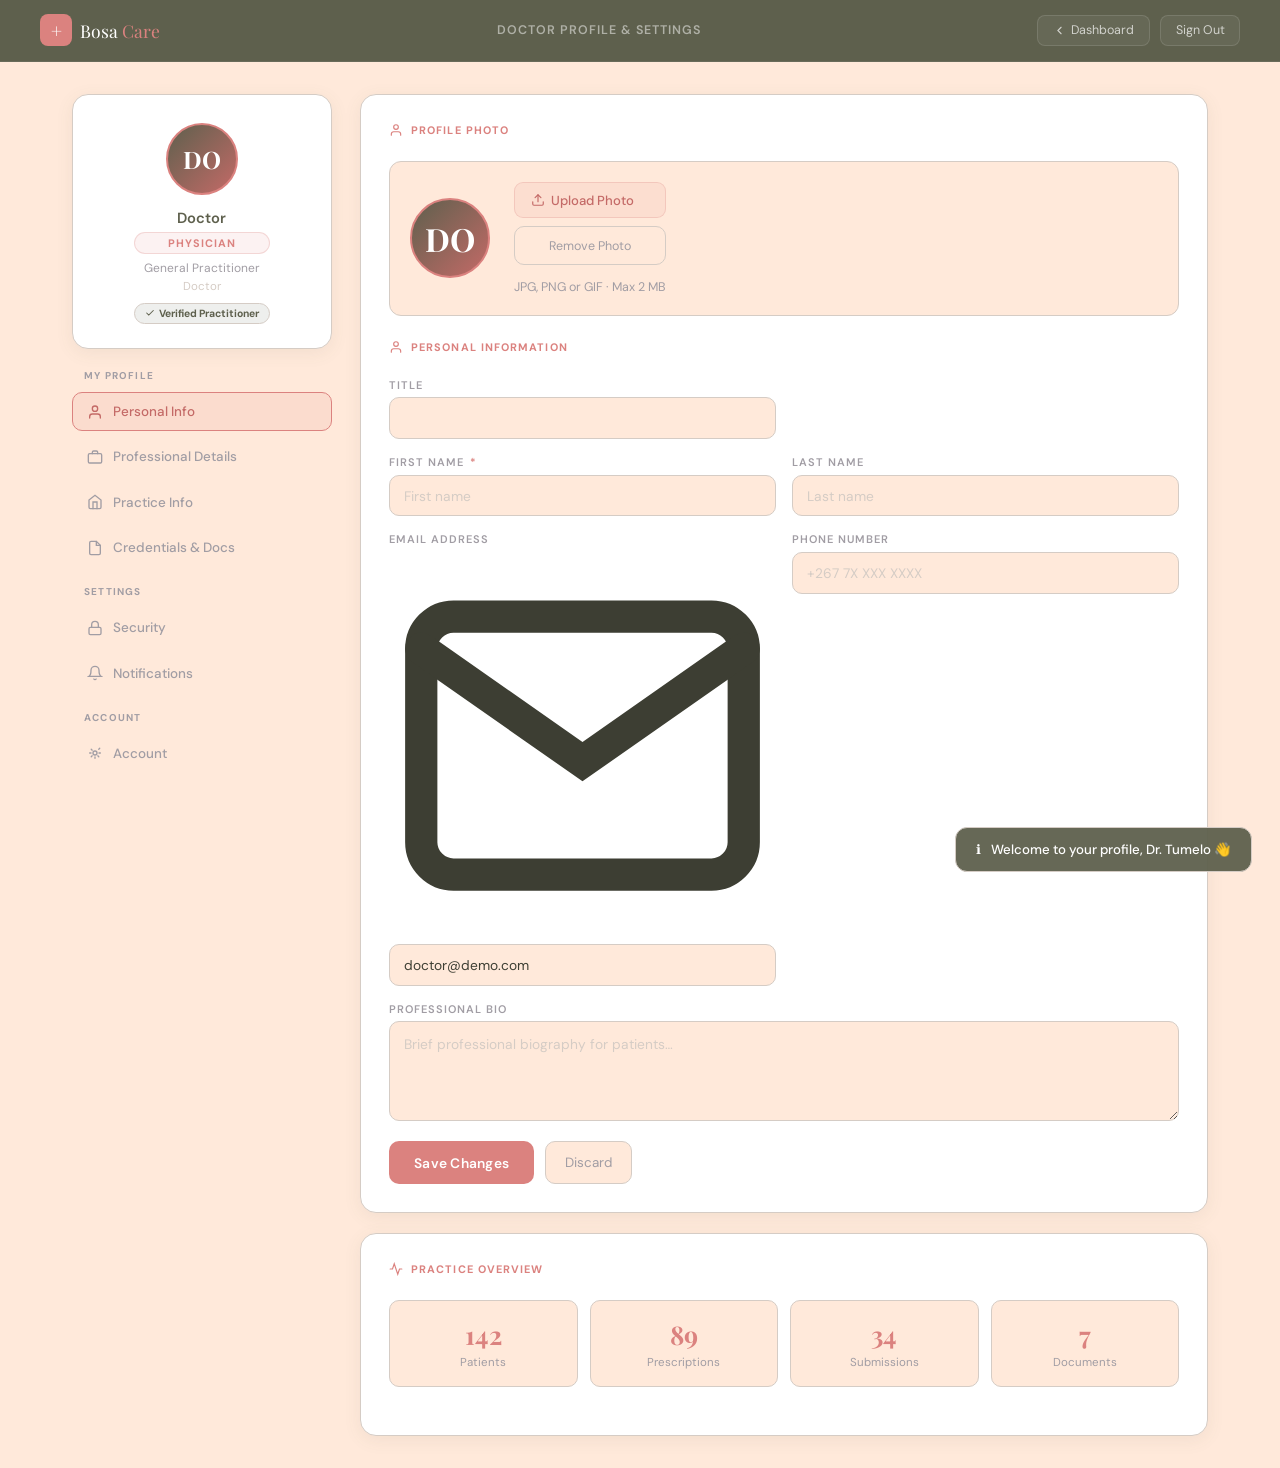
==== commit 2298bd95: "Add script tag for profile.js in doctor-profile.html" ====
--- a/doctor-profile.html
+++ b/doctor-profile.html
@@ -1350,6 +1350,6 @@
   // Initialise documents on load
   document.addEventListener('DOMContentLoaded', renderDocuments);
 </script>
-
+<script src="profile.js"></script>
 </body>
 </html>
